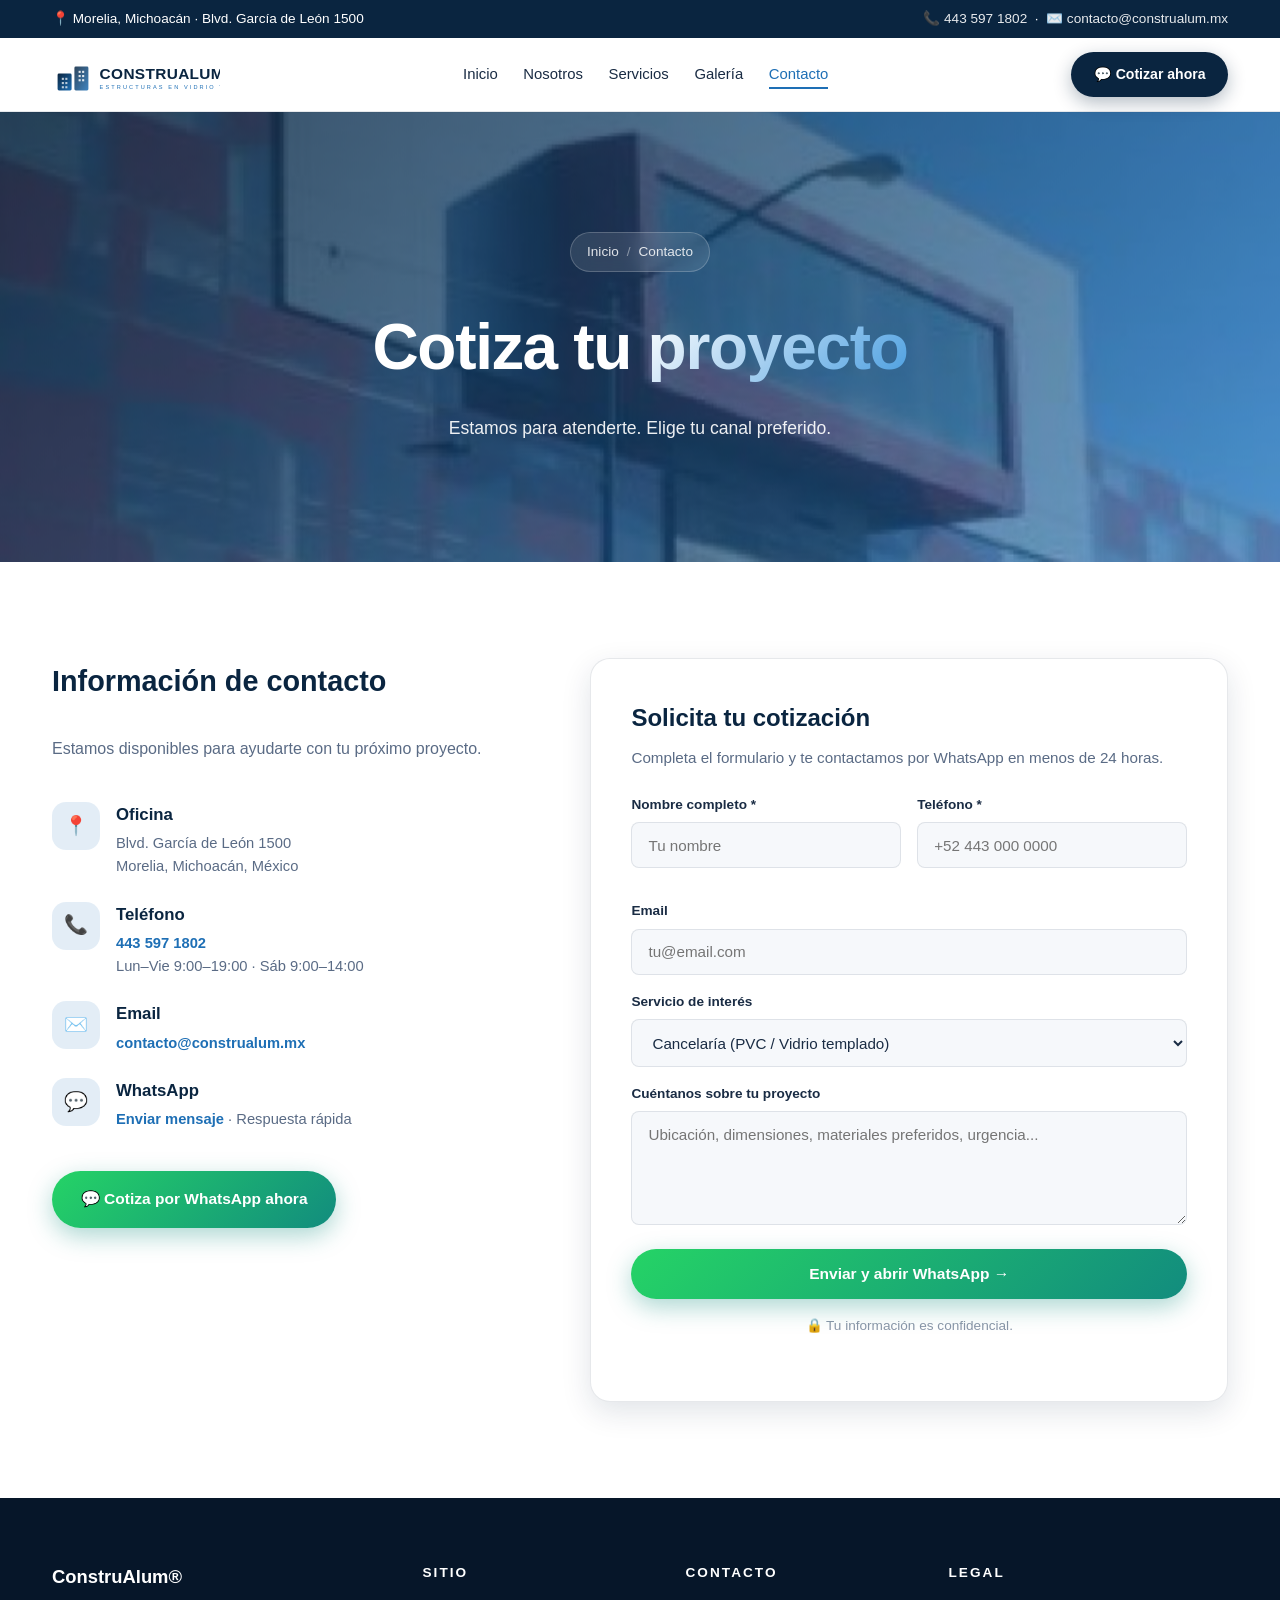
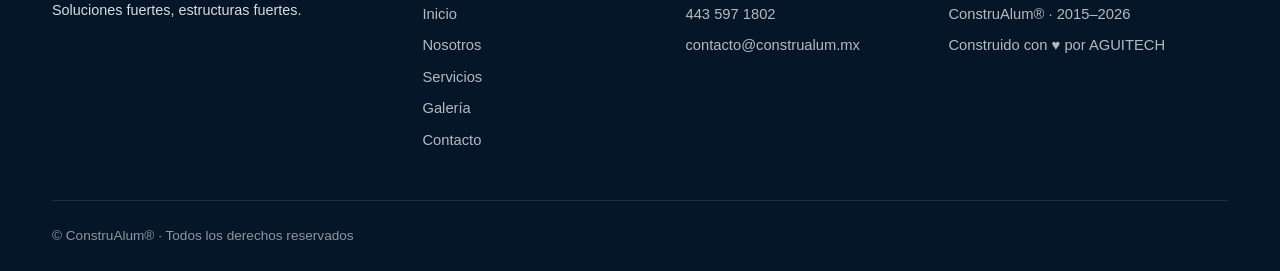
==== contacto.html @ e4ca1898 "feat: ConstruAlum sitio multipágina completo — 15 páginas (5 principales + 10 servicios), galería, p" ====
<!DOCTYPE html>
<html lang="es">
<head>
<meta charset="UTF-8">
<meta name="viewport" content="width=device-width, initial-scale=1.0">
<title>Contacto · ConstruAlum Morelia</title>
<meta name="description" content="Contacta a ConstruAlum. Cotiza por WhatsApp, llamada o formulario. Morelia, Michoacán.">
<meta name="theme-color" content="#0a2540">
<link rel="icon" type="image/svg+xml" href="images/logo.svg">
<link rel="stylesheet" href="styles.css">
</head>
<body>

<div class="topbar">
  <div class="topbar-inner">
    <div>📍 Morelia, Michoacán · Blvd. García de León 1500</div>
    <div>
      <a href="tel:+52443****802">📞 443 597 1802</a>
      &nbsp;·&nbsp;
      <a href="mailto:contacto@construalum.mx">✉️ contacto@construalum.mx</a>
    </div>
  </div>
</div>

<nav class="navbar" id="navbar">
  <div class="nav-container">
    <a href="index.html" class="nav-brand">
      <img src="images/logo.svg" alt="ConstruAlum">
    </a>
    <ul class="nav-menu" id="navMenu">
      <li><a href="index.html">Inicio</a></li>
      <li><a href="nosotros.html">Nosotros</a></li>
      <li><a href="servicios.html">Servicios</a></li>
      <li><a href="galeria.html">Galería</a></li>
      <li><a href="contacto.html" class="active">Contacto</a></li>
    </ul>
    <a href="https://wa.me/5214435971802?text=Hola%20ConstruAlum" target="_blank" rel="noopener" class="nav-cta">💬 Cotizar ahora</a>
    <button class="nav-toggle" id="navToggle">☰</button>
  </div>
</nav>

<section class="page-hero">
  <div class="page-hero-bg" style="background-image: url('images/servicios/panel-aluminio/principal.jpg');" data-speed="0.3"></div>
  <div class="page-hero-content">
    <div class="breadcrumb"><a href="index.html">Inicio</a><span class="sep">/</span><span>Contacto</span></div>
    <h1>Cotiza tu <span style="background:linear-gradient(135deg,#fff,#4a9ee0);-webkit-background-clip:text;background-clip:text;color:transparent;">proyecto</span></h1>
    <p>Estamos para atenderte. Elige tu canal preferido.</p>
  </div>
</section>

<section class="section">
  <div class="container">
    <div class="contact-grid">
      <div class="contact-info reveal">
        <h2 style="font-size: 1.8rem; font-weight: 900; color: var(--ink); margin-bottom: 0.5rem;">Información de contacto</h2>
        <p style="color: var(--text-2); margin-bottom: 1rem;">Estamos disponibles para ayudarte con tu próximo proyecto.</p>

        <div class="contact-item">
          <div class="contact-item-icon">📍</div>
          <div>
            <h4>Oficina</h4>
            <p>Blvd. García de León 1500<br>Morelia, Michoacán, México</p>
          </div>
        </div>
        <div class="contact-item">
          <div class="contact-item-icon">📞</div>
          <div>
            <h4>Teléfono</h4>
            <p><a href="tel:+52443****802" style="color: var(--brand-2); font-weight: 700;">443 597 1802</a><br>Lun–Vie 9:00–19:00 · Sáb 9:00–14:00</p>
          </div>
        </div>
        <div class="contact-item">
          <div class="contact-item-icon">✉️</div>
          <div>
            <h4>Email</h4>
            <p><a href="mailto:contacto@construalum.mx" style="color: var(--brand-2); font-weight: 700;">contacto@construalum.mx</a></p>
          </div>
        </div>
        <div class="contact-item">
          <div class="contact-item-icon">💬</div>
          <div>
            <h4>WhatsApp</h4>
            <p><a href="https://wa.me/5214435971802" target="_blank" rel="noopener" style="color: var(--brand-2); font-weight: 700;">Enviar mensaje</a> · Respuesta rápida</p>
          </div>
        </div>

        <p style="margin-top: 1rem;"><a href="https://wa.me/5214435971802?text=Hola%20ConstruAlum%2C%20quiero%20cotizar%20un%20proyecto" target="_blank" rel="noopener" class="btn btn-wa">💬 Cotiza por WhatsApp ahora</a></p>
      </div>

      <form class="contact-form reveal" onsubmit="return submitContact(event)">
        <h3>Solicita tu cotización</h3>
        <p>Completa el formulario y te contactamos por WhatsApp en menos de 24 horas.</p>

        <div class="form-row">
          <div class="form-field">
            <label for="name">Nombre completo *</label>
            <input type="text" id="name" required placeholder="Tu nombre">
          </div>
          <div class="form-field">
            <label for="phone">Teléfono *</label>
            <input type="tel" id="phone" required placeholder="+52 443 000 0000">
          </div>
        </div>
        <div class="form-field">
          <label for="email">Email</label>
          <input type="email" id="email" placeholder="tu@email.com">
        </div>
        <div class="form-field">
          <label for="service">Servicio de interés</label>
          <select id="service">
            <option>Cancelaría (PVC / Vidrio templado)</option>
            <option>Aplicaciones de vidrio</option>
            <option>Barandales</option>
            <option>Domos</option>
            <option>Techumbres</option>
            <option>Herrería de alto nivel</option>
            <option>Panel de aluminio</option>
            <option>Repisas</option>
            <option>Cubiertas para mesa</option>
            <option>Anti estornudos</option>
            <option>Otro / No estoy seguro</option>
          </select>
        </div>
        <div class="form-field">
          <label for="message">Cuéntanos sobre tu proyecto</label>
          <textarea id="message" rows="5" placeholder="Ubicación, dimensiones, materiales preferidos, urgencia..."></textarea>
        </div>
        <button type="submit" class="btn btn-primary btn-wa" style="width: 100%; justify-content: center;">
          Enviar y abrir WhatsApp →
        </button>
        <p style="text-align: center; font-size: 0.85rem; color: var(--text-3); margin-top: 1rem;">🔒 Tu información es confidencial.</p>
      </form>
    </div>
  </div>
</section>

<footer class="footer">
  <div class="container">
    <div class="footer-inner">
      <div class="footer-brand-text">
        <strong>ConstruAlum®</strong>
        <p>Soluciones fuertes, estructuras fuertes.</p>
      </div>
      <div class="footer-col"><h5>Sitio</h5><ul><li><a href="index.html">Inicio</a></li><li><a href="nosotros.html">Nosotros</a></li><li><a href="servicios.html">Servicios</a></li><li><a href="galeria.html">Galería</a></li><li><a href="contacto.html">Contacto</a></li></ul></div>
      <div class="footer-col"><h5>Contacto</h5><ul><li><a href="tel:+52443****802">443 597 1802</a></li><li><a href="mailto:contacto@construalum.mx">contacto@construalum.mx</a></li></ul></div>
      <div class="footer-col"><h5>Legal</h5><ul><li>ConstruAlum® · 2015–<span id="year"></span></li><li>Construido con ♥ por <a href="https://github.com/aguitech">AGUITECH</a></li></ul></div>
    </div>
    <div class="footer-bottom">
      <p>© <span id="year"></span> ConstruAlum® · Todos los derechos reservados</p>
    </div>
  </div>
</footer>

<button class="back-top" id="backTop">↑</button>
<div class="toast" id="toast"></div>
<script src="script.js"></script>
</body>
</html>
---- styles.css ----
/* =============================================================
   CONSTRUALUM · Estructuras en vidrio y aluminio
   Paleta: azul corporativo industrial + acero + cristal
   ============================================================= */

* { margin: 0; padding: 0; box-sizing: border-box; }
html { scroll-behavior: smooth; }
body {
  font-family: -apple-system, BlinkMacSystemFont, "Segoe UI", Inter, Roboto, sans-serif;
  background: var(--bg);
  color: var(--text);
  line-height: 1.6;
  overflow-x: hidden;
  -webkit-font-smoothing: antialiased;
}

:root {
  /* Backgrounds */
  --bg: #ffffff;
  --bg-2: #f6f8fb;
  --bg-3: #e9eef5;
  --ink: #0a2540;

  /* Brand: azul corporativo */
  --brand: #0a2540;
  --brand-2: #1e6fb5;
  --brand-3: #4a9ee0;
  --accent: #ff7a3d;
  --metal: #6b7c93;

  --text: #1a2c44;
  --text-2: #5a6b85;
  --text-3: #8a96a8;

  --border: rgba(10, 37, 64, 0.1);
  --border-2: rgba(10, 37, 64, 0.2);

  --shadow-sm: 0 2px 10px rgba(10, 37, 64, 0.08);
  --shadow-md: 0 10px 30px rgba(10, 37, 64, 0.12);
  --shadow-lg: 0 24px 60px rgba(10, 37, 64, 0.18);
  --shadow-xl: 0 32px 90px rgba(10, 37, 64, 0.25);

  --r-sm: 8px;
  --r-md: 14px;
  --r-lg: 20px;
  --r-xl: 28px;

  --max: 1240px;
}

a { color: inherit; text-decoration: none; }
ul { list-style: none; }
img { max-width: 100%; display: block; }
button { border: none; cursor: pointer; font-family: inherit; }

/* ===================== UTILITIES ===================== */
.container { max-width: var(--max); margin: 0 auto; padding: 0 2rem; }
.section { padding: 6rem 0; position: relative; }
.section-sm { padding: 4rem 0; }

.section-header {
  text-align: center;
  margin-bottom: 4rem;
  max-width: 800px;
  margin-left: auto;
  margin-right: auto;
}
.section-tag {
  display: inline-block;
  font-size: 0.78rem;
  font-weight: 700;
  letter-spacing: 0.22em;
  text-transform: uppercase;
  color: var(--brand-2);
  margin-bottom: 1rem;
  padding: 0.4rem 1rem;
  background: rgba(30, 111, 181, 0.08);
  border-radius: 100px;
}
.section-title {
  font-size: clamp(2rem, 4.5vw, 3.2rem);
  font-weight: 900;
  line-height: 1.1;
  letter-spacing: -0.02em;
  color: var(--ink);
  margin-bottom: 1rem;
}
.section-title .grad {
  background: linear-gradient(135deg, var(--brand-2) 0%, var(--brand-3) 100%);
  -webkit-background-clip: text;
  background-clip: text;
  color: transparent;
}
.section-lead {
  font-size: 1.1rem;
  color: var(--text-2);
  max-width: 700px;
  margin: 0 auto;
  line-height: 1.65;
}

/* ===================== TOPBAR ===================== */
.topbar {
  background: var(--brand);
  color: white;
  font-size: 0.85rem;
  padding: 0.5rem 0;
}
.topbar-inner {
  display: flex;
  justify-content: space-between;
  align-items: center;
  max-width: var(--max);
  margin: 0 auto;
  padding: 0 2rem;
  gap: 1rem;
  flex-wrap: wrap;
}
.topbar a { color: rgba(255,255,255,0.9); display: inline-flex; align-items: center; gap: 0.4rem; }
.topbar a:hover { color: white; }

/* ===================== NAVBAR ===================== */
.navbar {
  position: sticky;
  top: 0;
  z-index: 1000;
  padding: 0.9rem 0;
  background: white;
  border-bottom: 1px solid var(--border);
  box-shadow: 0 1px 0 rgba(0,0,0,0.02);
}
.navbar.scrolled {
  padding: 0.5rem 0;
  background: rgba(255, 255, 255, 0.95);
  backdrop-filter: blur(20px);
  box-shadow: var(--shadow-sm);
}
.nav-container {
  max-width: var(--max);
  margin: 0 auto;
  padding: 0 2rem;
  display: flex;
  align-items: center;
  justify-content: space-between;
  gap: 2rem;
}
.nav-brand {
  display: flex;
  align-items: center;
  gap: 0.8rem;
}
.nav-brand img { height: 42px; width: auto; }

.nav-menu {
  display: flex;
  gap: 1.6rem;
  align-items: center;
}
.nav-menu a {
  font-size: 0.93rem;
  font-weight: 500;
  color: var(--text);
  transition: color 0.2s;
  position: relative;
  padding: 0.4rem 0;
}
.nav-menu a:hover, .nav-menu a.active {
  color: var(--brand-2);
}
.nav-menu a::after {
  content: '';
  position: absolute;
  bottom: 0;
  left: 0;
  width: 0;
  height: 2px;
  background: var(--brand-2);
  transition: width 0.3s;
}
.nav-menu a:hover::after, .nav-menu a.active::after { width: 100%; }

.nav-cta {
  display: inline-flex;
  align-items: center;
  gap: 0.5rem;
  padding: 0.7rem 1.4rem;
  background: var(--brand);
  color: white;
  border-radius: 100px;
  font-weight: 700;
  font-size: 0.88rem;
  transition: all 0.3s;
  box-shadow: 0 6px 18px rgba(10, 37, 64, 0.3);
}
.nav-cta:hover {
  background: var(--brand-2);
  transform: translateY(-2px);
  box-shadow: 0 10px 24px rgba(30, 111, 181, 0.4);
}

.nav-toggle {
  display: none;
  background: transparent;
  color: var(--ink);
  font-size: 1.5rem;
  padding: 0.5rem;
}

/* ===================== BUTTONS ===================== */
.btn {
  display: inline-flex;
  align-items: center;
  gap: 0.5rem;
  padding: 1rem 1.8rem;
  border-radius: 100px;
  font-size: 0.97rem;
  font-weight: 700;
  transition: all 0.3s cubic-bezier(0.4, 0, 0.2, 1);
  position: relative;
  overflow: hidden;
}
.btn-primary {
  background: linear-gradient(135deg, var(--brand) 0%, var(--brand-2) 100%);
  color: white;
  box-shadow: 0 8px 24px rgba(10, 37, 64, 0.3);
}
.btn-primary:hover {
  transform: translateY(-3px);
  box-shadow: 0 14px 32px rgba(10, 37, 64, 0.45);
}
.btn-primary::after {
  content: '';
  position: absolute;
  top: 0;
  left: -100%;
  width: 100%;
  height: 100%;
  background: linear-gradient(120deg, transparent, rgba(255,255,255,0.25), transparent);
  transition: left 0.6s;
}
.btn-primary:hover::after { left: 100%; }

.btn-wa {
  background: linear-gradient(135deg, #25d366 0%, #128c7e 100%);
  color: white;
  box-shadow: 0 8px 24px rgba(18, 140, 126, 0.35);
}
.btn-wa:hover { transform: translateY(-3px); box-shadow: 0 14px 32px rgba(18, 140, 126, 0.5); }

.btn-ghost {
  background: white;
  color: var(--brand);
  border: 2px solid var(--brand);
}
.btn-ghost:hover {
  background: var(--brand);
  color: white;
  transform: translateY(-3px);
}

/* ===================== HERO ===================== */
.hero {
  position: relative;
  min-height: 92vh;
  display: flex;
  align-items: center;
  overflow: hidden;
  color: white;
}
.hero-bg {
  position: absolute;
  inset: -120px 0 0 0;
  background-image: url('images/servicios/aplicaciones-vidrio/barandales3.jpeg');
  background-size: cover;
  background-position: center;
  will-change: transform;
}
.hero-bg::after {
  content: '';
  position: absolute;
  inset: 0;
  background:
    linear-gradient(135deg,
      rgba(10, 37, 64, 0.92) 0%,
      rgba(10, 37, 64, 0.7) 50%,
      rgba(30, 111, 181, 0.5) 100%);
}
.hero-content {
  position: relative;
  z-index: 2;
  padding: 6rem 2rem 4rem;
  width: 100%;
}
.hero-inner {
  display: grid;
  grid-template-columns: 1.2fr 1fr;
  gap: 4rem;
  align-items: center;
  max-width: var(--max);
  margin: 0 auto;
}
.hero-chip {
  display: inline-flex;
  align-items: center;
  gap: 0.5rem;
  padding: 0.5rem 1.3rem;
  background: rgba(255,255,255,0.12);
  border: 1px solid rgba(255,255,255,0.25);
  border-radius: 100px;
  font-size: 0.85rem;
  font-weight: 600;
  margin-bottom: 1.6rem;
  backdrop-filter: blur(12px);
  animation: slideDown 0.7s ease-out;
}
.hero-chip-dot {
  width: 7px;
  height: 7px;
  background: var(--brand-3);
  border-radius: 50%;
  box-shadow: 0 0 10px var(--brand-3);
  animation: pulse 2s ease-in-out infinite;
}
.hero-title {
  font-size: clamp(2.4rem, 5.5vw, 4.6rem);
  font-weight: 900;
  line-height: 1.05;
  letter-spacing: -0.025em;
  margin-bottom: 1.4rem;
  animation: slideUp 0.7s ease-out 0.1s both;
}
.hero-title .accent {
  display: block;
  background: linear-gradient(135deg, #ffffff 0%, var(--brand-3) 100%);
  -webkit-background-clip: text;
  background-clip: text;
  color: transparent;
}
.hero-subtitle {
  font-size: clamp(1rem, 1.4vw, 1.15rem);
  color: rgba(255,255,255,0.92);
  margin-bottom: 2.5rem;
  line-height: 1.65;
  max-width: 580px;
  animation: slideUp 0.7s ease-out 0.2s both;
}
.hero-cta {
  display: flex;
  gap: 1rem;
  flex-wrap: wrap;
  animation: slideUp 0.7s ease-out 0.3s both;
}

.hero-side {
  background: rgba(255,255,255,0.08);
  backdrop-filter: blur(20px);
  border: 1px solid rgba(255,255,255,0.2);
  border-radius: var(--r-lg);
  padding: 2rem;
  animation: slideUp 0.7s ease-out 0.4s both;
}
.hero-stats {
  display: grid;
  grid-template-columns: 1fr 1fr;
  gap: 1.5rem;
  margin-bottom: 1.5rem;
}
.hero-stat-num {
  font-size: clamp(1.8rem, 3vw, 2.4rem);
  font-weight: 900;
  background: linear-gradient(135deg, #ffffff, var(--brand-3));
  -webkit-background-clip: text;
  background-clip: text;
  color: transparent;
  line-height: 1;
}
.hero-stat-label {
  font-size: 0.78rem;
  color: rgba(255,255,255,0.75);
  margin-top: 0.3rem;
  letter-spacing: 0.05em;
  text-transform: uppercase;
  font-weight: 500;
}
.hero-side h3 {
  font-size: 1.1rem;
  margin-bottom: 0.6rem;
  font-weight: 700;
}
.hero-side p {
  font-size: 0.9rem;
  color: rgba(255,255,255,0.85);
  line-height: 1.5;
}

@keyframes slideUp {
  from { opacity: 0; transform: translateY(30px); }
  to { opacity: 1; transform: translateY(0); }
}
@keyframes slideDown {
  from { opacity: 0; transform: translateY(-20px); }
  to { opacity: 1; transform: translateY(0); }
}
@keyframes pulse {
  0%, 100% { opacity: 1; transform: scale(1); }
  50% { opacity: 0.5; transform: scale(1.5); }
}

/* ===================== PAGE HERO ===================== */
.page-hero {
  position: relative;
  min-height: 50vh;
  display: flex;
  align-items: center;
  overflow: hidden;
  color: white;
  text-align: center;
  padding: 5rem 2rem;
}
.page-hero-bg {
  position: absolute;
  inset: -60px 0 0 0;
  background-size: cover;
  background-position: center;
  will-change: transform;
}
.page-hero-bg::after {
  content: '';
  position: absolute;
  inset: 0;
  background: linear-gradient(135deg, rgba(10, 37, 64, 0.85), rgba(30, 111, 181, 0.6));
}
.page-hero-content {
  position: relative;
  z-index: 2;
  max-width: 800px;
  margin: 0 auto;
}
.page-hero h1 {
  font-size: clamp(2.4rem, 5vw, 4rem);
  font-weight: 900;
  letter-spacing: -0.02em;
  margin-bottom: 1rem;
  animation: slideUp 0.7s ease-out;
}
.page-hero p {
  font-size: 1.1rem;
  color: rgba(255,255,255,0.92);
  max-width: 660px;
  margin: 0 auto;
  animation: slideUp 0.7s ease-out 0.15s both;
}
.breadcrumb {
  display: inline-flex;
  gap: 0.5rem;
  font-size: 0.85rem;
  font-weight: 500;
  color: rgba(255,255,255,0.85);
  padding: 0.5rem 1rem;
  background: rgba(255,255,255,0.1);
  border: 1px solid rgba(255,255,255,0.2);
  border-radius: 100px;
  margin-bottom: 1.5rem;
  backdrop-filter: blur(10px);
}
.breadcrumb a:hover { color: white; }
.breadcrumb .sep { opacity: 0.5; }

/* ===================== SERVICIOS GRID ===================== */
.services-grid {
  display: grid;
  grid-template-columns: repeat(auto-fit, minmax(310px, 1fr));
  gap: 1.8rem;
}
.service-card {
  position: relative;
  background: white;
  border-radius: var(--r-lg);
  overflow: hidden;
  box-shadow: var(--shadow-sm);
  border: 1px solid var(--border);
  transition: all 0.4s cubic-bezier(0.4, 0, 0.2, 1);
  cursor: pointer;
  display: flex;
  flex-direction: column;
}
.service-card:hover {
  transform: translateY(-10px);
  box-shadow: var(--shadow-xl);
  border-color: var(--brand-2);
}
.service-img {
  position: relative;
  height: 240px;
  overflow: hidden;
}
.service-img img {
  width: 100%;
  height: 100%;
  object-fit: cover;
  transition: transform 0.6s;
}
.service-card:hover .service-img img { transform: scale(1.08); }
.service-img::after {
  content: '';
  position: absolute;
  inset: 0;
  background: linear-gradient(180deg, transparent 40%, rgba(10, 37, 64, 0.5) 100%);
}
.service-body {
  padding: 1.8rem;
  flex: 1;
  display: flex;
  flex-direction: column;
}
.service-body h3 {
  font-size: 1.4rem;
  font-weight: 900;
  color: var(--ink);
  margin-bottom: 0.7rem;
  letter-spacing: -0.01em;
}
.service-body p {
  color: var(--text-2);
  font-size: 0.95rem;
  line-height: 1.55;
  margin-bottom: 1.2rem;
  flex: 1;
}
.service-link {
  display: inline-flex;
  align-items: center;
  gap: 0.4rem;
  color: var(--brand-2);
  font-weight: 700;
  font-size: 0.92rem;
  transition: gap 0.2s;
}
.service-card:hover .service-link { gap: 0.8rem; }

/* ===================== PILARES ===================== */
.pilares {
  background: var(--bg-2);
}
.pilares-grid {
  display: grid;
  grid-template-columns: repeat(auto-fit, minmax(240px, 1fr));
  gap: 1.5rem;
}
.pilar-card {
  background: white;
  padding: 2rem;
  border-radius: var(--r-lg);
  border: 1px solid var(--border);
  text-align: center;
  transition: all 0.3s;
  position: relative;
  overflow: hidden;
}
.pilar-card::before {
  content: '';
  position: absolute;
  top: 0;
  left: 0;
  right: 0;
  height: 4px;
  background: linear-gradient(90deg, var(--brand), var(--brand-2));
  transform: scaleX(0);
  transform-origin: left;
  transition: transform 0.4s;
}
.pilar-card:hover::before { transform: scaleX(1); }
.pilar-card:hover {
  transform: translateY(-6px);
  box-shadow: var(--shadow-md);
}
.pilar-icon {
  width: 70px;
  height: 70px;
  margin: 0 auto 1rem;
  border-radius: 50%;
  background: linear-gradient(135deg, var(--brand), var(--brand-2));
  color: white;
  display: flex;
  align-items: center;
  justify-content: center;
  font-size: 1.7rem;
  font-weight: 900;
  box-shadow: 0 10px 24px rgba(10, 37, 64, 0.25);
}
.pilar-card h3 {
  font-size: 1.15rem;
  font-weight: 800;
  color: var(--ink);
  margin-bottom: 0.5rem;
}
.pilar-card p {
  font-size: 0.92rem;
  color: var(--text-2);
  line-height: 1.55;
}

/* ===================== CLIENTS ===================== */
.clients-grid {
  display: grid;
  grid-template-columns: repeat(auto-fit, minmax(160px, 1fr));
  gap: 1rem;
}
.client-card {
  background: white;
  padding: 1.5rem 1rem;
  border-radius: var(--r-md);
  border: 1px solid var(--border);
  text-align: center;
  font-weight: 700;
  color: var(--ink);
  font-size: 0.95rem;
  transition: all 0.3s;
}
.client-card:hover {
  border-color: var(--brand-2);
  color: var(--brand-2);
  transform: translateY(-3px);
  box-shadow: var(--shadow-sm);
}

/* ===================== STATS BAND ===================== */
.stats-band {
  background: linear-gradient(135deg, var(--brand) 0%, var(--brand-2) 100%);
  color: white;
  padding: 3.5rem 0;
}
.stats-band-inner {
  display: grid;
  grid-template-columns: repeat(4, 1fr);
  gap: 2rem;
  text-align: center;
}
.stat-band-item .num {
  font-size: clamp(2rem, 3vw, 2.6rem);
  font-weight: 900;
  line-height: 1;
  margin-bottom: 0.4rem;
}
.stat-band-item .label {
  font-size: 0.85rem;
  letter-spacing: 0.1em;
  text-transform: uppercase;
  color: rgba(255,255,255,0.85);
  font-weight: 500;
}

/* ===================== GALERÍA ===================== */
.gallery-section { background: var(--bg-2); }
.gallery-mosaic {
  display: grid;
  grid-template-columns: repeat(12, 1fr);
  gap: 1rem;
  grid-auto-rows: 220px;
}
.gallery-item {
  position: relative;
  overflow: hidden;
  border-radius: var(--r-md);
  cursor: pointer;
}
.gallery-item img {
  width: 100%;
  height: 100%;
  object-fit: cover;
  transition: transform 0.6s;
}
.gallery-item:hover img { transform: scale(1.08); }
.gallery-item::after {
  content: '';
  position: absolute;
  inset: 0;
  background: linear-gradient(135deg, transparent, rgba(10, 37, 64, 0.4));
  opacity: 0;
  transition: opacity 0.3s;
}
.gallery-item:hover::after { opacity: 1; }
.gallery-item .zoom {
  position: absolute;
  top: 50%;
  left: 50%;
  transform: translate(-50%, -50%) scale(0.5);
  width: 50px;
  height: 50px;
  background: white;
  color: var(--brand);
  border-radius: 50%;
  display: flex;
  align-items: center;
  justify-content: center;
  font-size: 1.3rem;
  font-weight: 700;
  opacity: 0;
  transition: all 0.3s;
  z-index: 2;
}
.gallery-item:hover .zoom { opacity: 1; transform: translate(-50%, -50%) scale(1); }
.gallery-item.size-lg { grid-column: span 6; grid-row: span 2; }
.gallery-item.size-md { grid-column: span 4; grid-row: span 1; }
.gallery-item.size-sm { grid-column: span 3; grid-row: span 1; }
.gallery-item.size-xs { grid-column: span 3; }

/* LIGHTBOX */
.lightbox {
  position: fixed;
  inset: 0;
  background: rgba(10, 37, 64, 0.95);
  backdrop-filter: blur(10px);
  z-index: 3000;
  display: none;
  align-items: center;
  justify-content: center;
  padding: 2rem;
}
.lightbox.active { display: flex; }
.lightbox-img {
  max-width: 90vw;
  max-height: 85vh;
  border-radius: var(--r-md);
  box-shadow: var(--shadow-xl);
  animation: zoomIn 0.3s ease-out;
}
@keyframes zoomIn {
  from { transform: scale(0.8); opacity: 0; }
  to { transform: scale(1); opacity: 1; }
}
.lightbox-close, .lightbox-nav {
  position: absolute;
  background: rgba(255,255,255,0.15);
  color: white;
  border-radius: 50%;
  font-size: 1.5rem;
  display: flex;
  align-items: center;
  justify-content: center;
  transition: all 0.2s;
  z-index: 3001;
}
.lightbox-close {
  top: 1.5rem;
  right: 2rem;
  width: 50px;
  height: 50px;
}
.lightbox-nav {
  top: 50%;
  transform: translateY(-50%);
  width: 56px;
  height: 56px;
}
.lightbox-close:hover { background: white; color: var(--brand); transform: rotate(90deg); }
.lightbox-nav:hover { background: white; color: var(--brand); }
.lightbox-prev { left: 2rem; }
.lightbox-next { right: 2rem; }

/* ===================== FEATURES LIST ===================== */
.features-list {
  display: grid;
  grid-template-columns: 1fr 1fr;
  gap: 0.7rem;
  margin-top: 1.5rem;
}
.feature-row {
  display: flex;
  gap: 0.5rem;
  align-items: center;
  font-size: 0.95rem;
  color: var(--text);
  font-weight: 500;
}
.feature-row::before {
  content: '✓';
  width: 22px;
  height: 22px;
  background: rgba(30, 111, 181, 0.12);
  color: var(--brand-2);
  border-radius: 50%;
  display: flex;
  align-items: center;
  justify-content: center;
  font-weight: 700;
  font-size: 0.78rem;
  flex-shrink: 0;
}

/* ===================== SERVICIO PAGE LAYOUT ===================== */
.svc-detail {
  display: grid;
  grid-template-columns: 1fr 1fr;
  gap: 3rem;
  align-items: center;
  margin-bottom: 4rem;
}
.svc-detail.reverse { direction: rtl; }
.svc-detail.reverse > * { direction: ltr; }
.svc-img {
  border-radius: var(--r-lg);
  overflow: hidden;
  box-shadow: var(--shadow-lg);
  aspect-ratio: 4/3;
}
.svc-img img {
  width: 100%;
  height: 100%;
  object-fit: cover;
  transition: transform 0.6s;
}
.svc-img:hover img { transform: scale(1.05); }
.svc-text h2 {
  font-size: clamp(1.8rem, 3.5vw, 2.8rem);
  font-weight: 900;
  color: var(--ink);
  margin-bottom: 1rem;
  letter-spacing: -0.02em;
  line-height: 1.1;
}
.svc-text .tag {
  display: inline-block;
  padding: 0.4rem 1rem;
  background: rgba(30, 111, 181, 0.1);
  color: var(--brand-2);
  font-size: 0.78rem;
  font-weight: 700;
  letter-spacing: 0.15em;
  text-transform: uppercase;
  border-radius: 100px;
  margin-bottom: 0.8rem;
}
.svc-text p {
  color: var(--text-2);
  line-height: 1.7;
  font-size: 1.05rem;
  margin-bottom: 1rem;
}

/* ===================== CONTACT ===================== */
.contact-grid {
  display: grid;
  grid-template-columns: 1fr 1.3fr;
  gap: 3rem;
}
.contact-info { display: flex; flex-direction: column; gap: 1.5rem; }
.contact-item {
  display: flex;
  gap: 1rem;
  align-items: flex-start;
}
.contact-item-icon {
  width: 48px;
  height: 48px;
  border-radius: 14px;
  background: rgba(30, 111, 181, 0.12);
  color: var(--brand-2);
  display: flex;
  align-items: center;
  justify-content: center;
  font-size: 1.2rem;
  flex-shrink: 0;
}
.contact-item h4 {
  font-size: 1.05rem;
  font-weight: 700;
  margin-bottom: 0.2rem;
  color: var(--ink);
}
.contact-item p {
  font-size: 0.92rem;
  color: var(--text-2);
  line-height: 1.55;
}

.contact-form {
  background: white;
  padding: 2.5rem;
  border-radius: var(--r-lg);
  border: 1px solid var(--border);
  box-shadow: var(--shadow-md);
}
.contact-form h3 {
  font-size: 1.5rem;
  font-weight: 800;
  margin-bottom: 0.5rem;
  color: var(--ink);
}
.contact-form > p {
  color: var(--text-2);
  font-size: 0.95rem;
  margin-bottom: 1.5rem;
}
.form-row {
  display: grid;
  grid-template-columns: 1fr 1fr;
  gap: 1rem;
  margin-bottom: 1rem;
}
.form-field { margin-bottom: 1rem; }
.form-field label {
  display: block;
  font-size: 0.85rem;
  font-weight: 600;
  color: var(--text);
  margin-bottom: 0.4rem;
}
.form-field input,
.form-field select,
.form-field textarea {
  width: 100%;
  padding: 0.85rem 1rem;
  background: var(--bg-2);
  border: 1px solid var(--border);
  border-radius: var(--r-sm);
  color: var(--text);
  font-size: 0.95rem;
  font-family: inherit;
  transition: all 0.3s;
}
.form-field input:focus,
.form-field select:focus,
.form-field textarea:focus {
  outline: none;
  border-color: var(--brand-2);
  background: white;
  box-shadow: 0 0 0 3px rgba(30, 111, 181, 0.12);
}

/* ===================== CTA ===================== */
.cta-band {
  background: linear-gradient(135deg, var(--brand) 0%, var(--brand-2) 100%);
  color: white;
  padding: 4rem 0;
  text-align: center;
  position: relative;
  overflow: hidden;
}
.cta-band::before {
  content: '';
  position: absolute;
  inset: 0;
  background: radial-gradient(ellipse at top, rgba(255,255,255,0.15), transparent 60%);
}
.cta-band h2 {
  font-size: clamp(1.8rem, 3.5vw, 2.6rem);
  font-weight: 900;
  margin-bottom: 0.7rem;
  position: relative;
}
.cta-band p {
  font-size: 1.05rem;
  color: rgba(255,255,255,0.9);
  margin-bottom: 1.8rem;
  max-width: 600px;
  margin-left: auto;
  margin-right: auto;
  position: relative;
}

/* ===================== FOOTER ===================== */
.footer {
  background: #061629;
  color: rgba(255,255,255,0.85);
  padding: 4rem 0 1.5rem;
}
.footer-inner {
  display: grid;
  grid-template-columns: 1.5fr 1fr 1fr 1.3fr;
  gap: 3rem;
  padding-bottom: 3rem;
  border-bottom: 1px solid rgba(255,255,255,0.1);
}
.footer-brand-text strong {
  font-size: 1.15rem;
  font-weight: 800;
  color: white;
  display: block;
  margin-bottom: 0.5rem;
}
.footer-brand-text p {
  font-size: 0.9rem;
  line-height: 1.55;
}
.footer-col h5 {
  font-size: 0.85rem;
  font-weight: 700;
  letter-spacing: 0.15em;
  text-transform: uppercase;
  color: white;
  margin-bottom: 1.2rem;
}
.footer-col ul { display: flex; flex-direction: column; gap: 0.5rem; }
.footer-col a, .footer-col li {
  font-size: 0.92rem;
  color: rgba(255,255,255,0.7);
  transition: color 0.2s;
}
.footer-col a:hover { color: white; }
.social-row {
  display: flex;
  gap: 0.5rem;
  margin-top: 0.8rem;
}
.social-icon {
  width: 38px;
  height: 38px;
  background: rgba(255,255,255,0.08);
  border-radius: 50%;
  display: flex;
  align-items: center;
  justify-content: center;
  color: white;
  font-weight: 700;
  font-size: 0.85rem;
  transition: all 0.2s;
}
.social-icon:hover {
  background: var(--brand-2);
  transform: translateY(-3px);
}
.footer-bottom {
  padding-top: 1.5rem;
  display: flex;
  justify-content: space-between;
  font-size: 0.85rem;
  color: rgba(255,255,255,0.55);
  flex-wrap: wrap;
  gap: 1rem;
}
.footer-bottom a { color: rgba(255,255,255,0.85); }
.footer-bottom a:hover { color: white; }

/* ===================== UTIL: REVEAL ===================== */
.reveal { opacity: 0; transform: translateY(40px); transition: opacity 0.8s cubic-bezier(0.4, 0, 0.2, 1), transform 0.8s cubic-bezier(0.4, 0, 0.2, 1); }
.reveal.visible { opacity: 1; transform: translateY(0); }
.reveal-left { transform: translateX(-40px); opacity: 0; }
.reveal-left.visible { transform: translateX(0); opacity: 1; }
.reveal-right { transform: translateX(40px); opacity: 0; }
.reveal-right.visible { transform: translateX(0); opacity: 1; }

/* ===================== TOAST & BACK TO TOP ===================== */
.toast {
  position: fixed;
  bottom: 2rem;
  left: 50%;
  transform: translateX(-50%) translateY(100px);
  padding: 0.9rem 1.6rem;
  background: white;
  border-radius: 100px;
  color: var(--ink);
  font-weight: 600;
  font-size: 0.92rem;
  box-shadow: var(--shadow-lg);
  opacity: 0;
  pointer-events: none;
  transition: all 0.4s cubic-bezier(0.4, 0, 0.2, 1);
  z-index: 4000;
  border: 1px solid var(--border);
}
.toast.show { opacity: 1; transform: translateX(-50%) translateY(0); }

.back-top {
  position: fixed;
  bottom: 2rem;
  right: 2rem;
  width: 50px;
  height: 50px;
  background: var(--brand);
  color: white;
  border-radius: 50%;
  display: flex;
  align-items: center;
  justify-content: center;
  font-size: 1.2rem;
  font-weight: 700;
  opacity: 0;
  pointer-events: none;
  transition: all 0.3s;
  z-index: 999;
  box-shadow: var(--shadow-md);
}
.back-top.show { opacity: 1; pointer-events: auto; }
.back-top:hover {
  background: var(--brand-2);
  transform: translateY(-3px);
}

/* ===================== RESPONSIVE ===================== */
@media (max-width: 980px) {
  .nav-menu {
    position: fixed;
    top: 0;
    right: -100%;
    width: 80%;
    max-width: 360px;
    height: 100vh;
    background: rgba(255,255,255,0.98);
    backdrop-filter: blur(30px);
    flex-direction: column;
    align-items: flex-start;
    padding: 5rem 2rem;
    transition: right 0.4s;
    border-left: 1px solid var(--border);
    box-shadow: var(--shadow-lg);
  }
  .nav-menu.open { right: 0; }
  .nav-toggle { display: block; z-index: 100; }

  .hero-inner, .svc-detail, .svc-detail.reverse, .contact-grid {
    grid-template-columns: 1fr;
    gap: 2rem;
  }
  .svc-detail.reverse { direction: ltr; }
  .footer-inner {
    grid-template-columns: 1fr 1fr;
    gap: 2rem;
  }
  .stats-band-inner {
    grid-template-columns: 1fr 1fr;
  }
  .gallery-mosaic {
    grid-template-columns: repeat(6, 1fr);
  }
  .gallery-item.size-lg { grid-column: span 6; }
  .gallery-item.size-md { grid-column: span 3; }
  .gallery-item.size-sm, .gallery-item.size-xs { grid-column: span 2; }
}

@media (max-width: 640px) {
  .container { padding: 0 1.2rem; }
  .section { padding: 4rem 0; }
  .nav-container, .topbar-inner { padding: 0 1.2rem; }
  .nav-cta { display: none; }

  .hero { min-height: 80vh; }
  .hero-content { padding: 6rem 1rem 3rem; }

  .gallery-mosaic {
    grid-template-columns: 1fr 1fr;
    grid-auto-rows: 180px;
  }
  .gallery-item.size-lg, .gallery-item.size-md,
  .gallery-item.size-sm, .gallery-item.size-xs { grid-column: span 1; }
  .footer-inner { grid-template-columns: 1fr; }
  .footer-bottom { flex-direction: column; text-align: center; }
  .features-list { grid-template-columns: 1fr; }
  .form-row { grid-template-columns: 1fr; }
  .lightbox-nav { width: 44px; height: 44px; font-size: 1.2rem; }
  .lightbox-prev { left: 0.8rem; }
  .lightbox-next { right: 0.8rem; }
}
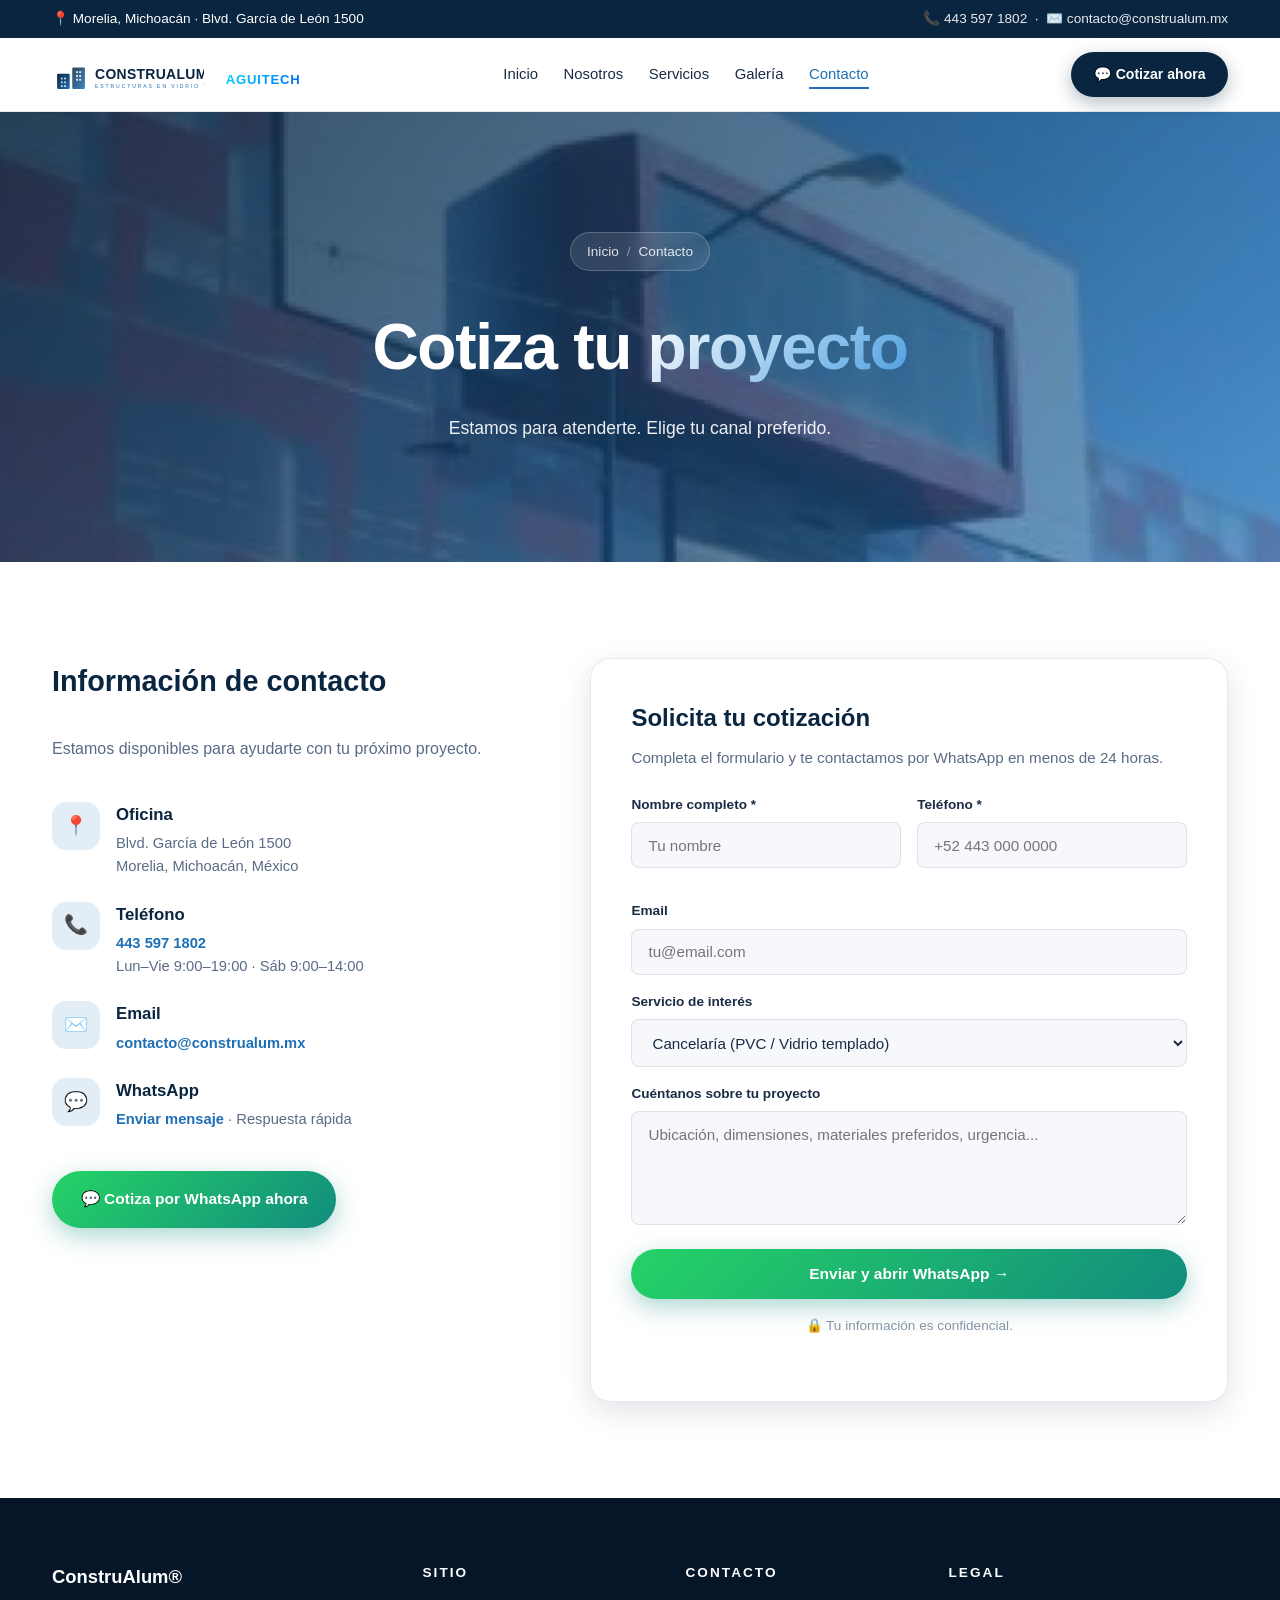
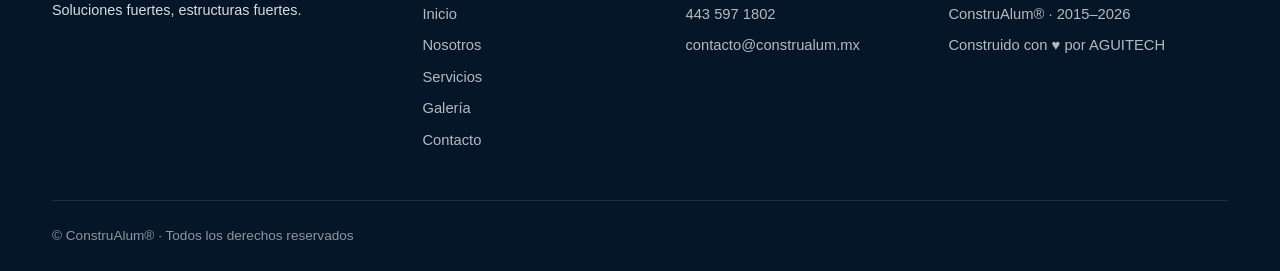
==== commit a7722640: "branding: reforzar marca blanca AGUITECH en todo el sitio - Navbar: sello 'by AGUITECH' con gradient" ====
--- a/contacto.html
+++ b/contacto.html
@@ -3,7 +3,16 @@
 <head>
 <meta charset="UTF-8">
 <meta name="viewport" content="width=device-width, initial-scale=1.0">
-<title>Contacto · ConstruAlum Morelia</title>
+<title>ConstruAlum</title>
+<meta property="og:site_name" content="ConstruAlum (by AGUITECH)">
+<meta property="og:title" content="ConstruAlum · Contacto · Cotiza tu proyecto">
+<meta property="og:description" content="Cotiza tu proyecto de vidrio o aluminio con ConstruAlum. Morelia, Michoacán. WhatsApp +52 443 597 1802.">
+<meta property="og:type" content="website">
+<meta property="og:locale" content="es_MX">
+<meta name="twitter:card" content="summary_large_image">
+<meta name="twitter:site" content="@aguitech">
+<meta name="twitter:title" content="ConstruAlum · Contacto · Cotiza tu proyecto">
+<meta name="twitter:description" content="Cotiza tu proyecto de vidrio o aluminio con ConstruAlum. Morelia, Michoacán. WhatsApp +52 443 597 1802.">
 <meta name="description" content="Contacta a ConstruAlum. Cotiza por WhatsApp, llamada o formulario. Morelia, Michoacán.">
 <meta name="theme-color" content="#0a2540">
 <link rel="icon" type="image/svg+xml" href="images/logo.svg">
@@ -24,8 +33,12 @@
 
 <nav class="navbar" id="navbar">
   <div class="nav-container">
-    <a href="index.html" class="nav-brand">
+    <a href="index.html" class="nav-brand" aria-label="ConstruAlum — by AGUITECH">
       <img src="images/logo.svg" alt="ConstruAlum">
+      <span class="nav-brand-by">
+        <span class="by-mark">by</span>
+        <span class="by-name">AGUITECH</span>
+      </span>
     </a>
     <ul class="nav-menu" id="navMenu">
       <li><a href="index.html">Inicio</a></li>
--- a/styles.css
+++ b/styles.css
@@ -1151,3 +1151,167 @@
   .lightbox-prev { left: 0.8rem; }
   .lightbox-next { right: 0.8rem; }
 }
+
+/* =============================================================
+   AGUITECH · MARCA BLANCA (powered by + footer)
+   Paleta AGUITECH: cyan eléctrico + azul profundo + neutral
+   ============================================================= */
+
+:root {
+  --aguitech-cyan: #00d4ff;
+  --aguitech-blue: #0066ff;
+  --aguitech-deep: #0a2540;
+  --aguitech-glow: rgba(0, 212, 255, 0.25);
+}
+
+/* Brand "by AGUITECH" en la navbar */
+.nav-brand {
+  display: inline-flex !important;
+  align-items: center !important;
+  gap: 0.6rem !important;
+}
+.nav-brand img {
+  height: 38px !important;
+  width: auto !important;
+}
+.nav-brand-by {
+  display: inline-flex !important;
+  flex-direction: column !important;
+  line-height: 1 !important;
+  border-left: 1px solid rgba(255,255,255,0.15) !important;
+  padding-left: 0.6rem !important;
+  margin-left: 0.1rem !important;
+}
+.by-mark {
+  font-size: 0.55rem !important;
+  font-weight: 600 !important;
+  letter-spacing: 0.18em !important;
+  color: rgba(255,255,255,0.55) !important;
+  text-transform: uppercase !important;
+  margin-bottom: 2px !important;
+}
+.by-name {
+  font-size: 0.82rem !important;
+  font-weight: 800 !important;
+  letter-spacing: 0.06em !important;
+  color: var(--aguitech-cyan, #00d4ff) !important;
+  text-transform: uppercase !important;
+  background: linear-gradient(135deg, #00d4ff 0%, #0066ff 100%) !important;
+  -webkit-background-clip: text !important;
+  background-clip: text !important;
+  -webkit-text-fill-color: transparent !important;
+}
+
+/* Badge "Powered by AGUITECH" en hero */
+.hero-poweredby {
+  display: inline-flex !important;
+  align-items: center !important;
+  gap: 0.55rem !important;
+  padding: 0.45rem 0.95rem !important;
+  margin-top: 0.9rem !important;
+  background: linear-gradient(135deg, rgba(0,212,255,0.08) 0%, rgba(0,102,255,0.06) 100%) !important;
+  border: 1px solid rgba(0,212,255,0.22) !important;
+  border-radius: 999px !important;
+  font-size: 0.78rem !important;
+  font-weight: 500 !important;
+  letter-spacing: 0.04em !important;
+  color: rgba(255,255,255,0.85) !important;
+  backdrop-filter: blur(6px) !important;
+  width: fit-content !important;
+}
+.poweredby-mark {
+  font-weight: 800 !important;
+  letter-spacing: 0.08em !important;
+  background: linear-gradient(135deg, #00d4ff 0%, #0066ff 100%) !important;
+  -webkit-background-clip: text !important;
+  background-clip: text !important;
+  -webkit-text-fill-color: transparent !important;
+}
+.poweredby-mark sup {
+  font-size: 0.55em !important;
+  -webkit-text-fill-color: rgba(0,212,255,0.6) !important;
+}
+.poweredby-sep {
+  color: rgba(0,212,255,0.5) !important;
+}
+.poweredby-tag {
+  font-weight: 400 !important;
+  color: rgba(255,255,255,0.7) !important;
+}
+
+/* Footer AGUITECH */
+.footer-aguitech {
+  display: flex !important;
+  flex-direction: column !important;
+  gap: 0.35rem !important;
+  margin-top: 0.5rem !important;
+  padding: 0.6rem 0 !important;
+  border-top: 1px solid rgba(255,255,255,0.08) !important;
+}
+.aguitech-mark {
+  font-size: 1.05rem !important;
+  font-weight: 800 !important;
+  letter-spacing: 0.12em !important;
+  background: linear-gradient(135deg, #00d4ff 0%, #0066ff 100%) !important;
+  -webkit-background-clip: text !important;
+  background-clip: text !important;
+  -webkit-text-fill-color: transparent !important;
+}
+.aguitech-mark sup {
+  font-size: 0.5em !important;
+  -webkit-text-fill-color: rgba(0,212,255,0.6) !important;
+}
+.aguitech-tag {
+  font-size: 0.7rem !important;
+  font-weight: 500 !important;
+  letter-spacing: 0.18em !important;
+  text-transform: uppercase !important;
+  color: rgba(255,255,255,0.5) !important;
+}
+.footer-aguitech-mini {
+  font-size: 0.78rem !important;
+  color: rgba(255,255,255,0.55) !important;
+}
+.footer-aguitech-mini a {
+  color: var(--aguitech-cyan, #00d4ff) !important;
+  text-decoration: none !important;
+  font-weight: 600 !important;
+}
+.footer-aguitech-mini a:hover {
+  text-decoration: underline !important;
+}
+.footer-aguitech-li {
+  list-style: none !important;
+  font-size: 0.85rem !important;
+  color: #fff !important;
+  font-weight: 600 !important;
+  margin-top: 0.5rem !important;
+}
+.footer-aguitech-li strong {
+  background: linear-gradient(135deg, #00d4ff 0%, #0066ff 100%) !important;
+  -webkit-background-clip: text !important;
+  background-clip: text !important;
+  -webkit-text-fill-color: transparent !important;
+}
+.footer-aguitech-li-mini {
+  list-style: none !important;
+  font-size: 0.7rem !important;
+  color: rgba(255,255,255,0.55) !important;
+  margin-top: 0.15rem !important;
+}
+.footer-aguitech-li-mini a {
+  color: var(--aguitech-cyan, #00d4ff) !important;
+  text-decoration: none !important;
+}
+.footer-aguitech-li-mini a:hover {
+  text-decoration: underline !important;
+}
+
+/* Mobile responsive */
+@media (max-width: 720px) {
+  .nav-brand img { height: 30px !important; }
+  .by-mark { font-size: 0.5rem !important; }
+  .by-name { font-size: 0.72rem !important; }
+  .hero-poweredby { font-size: 0.7rem !important; padding: 0.4rem 0.8rem !important; }
+  .aguitech-tag { font-size: 0.6rem !important; letter-spacing: 0.12em !important; }
+}
